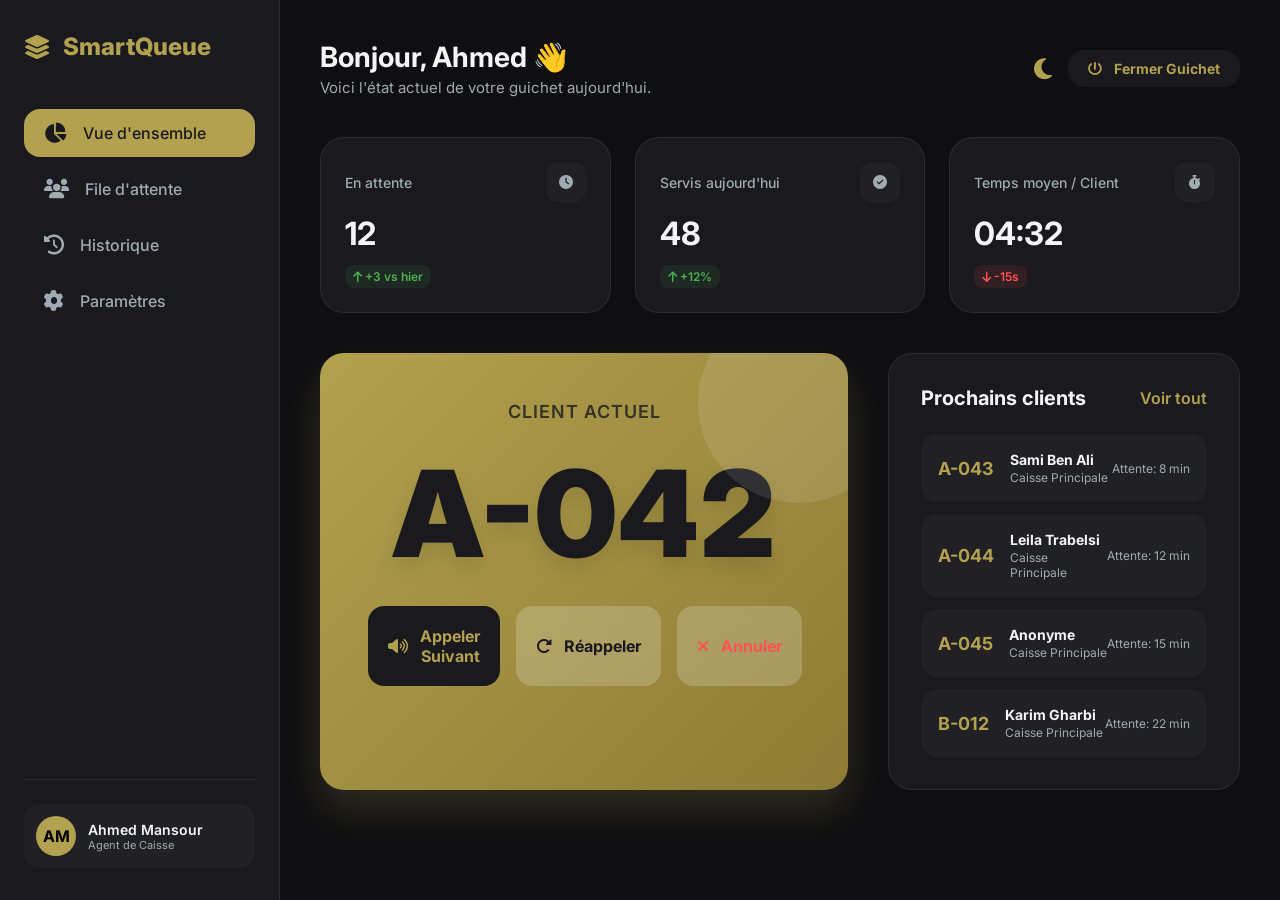
==== agent-dashboard/agent-dashboard.html @ b51af334 "added the signin and sigup as an admin and made the admin s interface" ====
<!DOCTYPE html>
<html lang="fr">
<head>
    <meta charset="UTF-8">
    <meta name="viewport" content="width=device-width, initial-scale=1.0">
    <title>SmartQueue Agent - Tableau de Bord</title>
    <link rel="stylesheet" href="https://cdnjs.cloudflare.com/ajax/libs/font-awesome/6.4.0/css/all.min.css">
    <link rel="stylesheet" href="agent-dashboard.css">
    <link href="https://fonts.googleapis.com/css2?family=Inter:wght@400;500;600;700;800;900&display=swap" rel="stylesheet">
</head>
<body class="dark-theme">
    <!-- Sidebar -->
    <aside class="sidebar">
        <a href="../index.html" class="logo">
            <i class="fas fa-layer-group"></i> <span>SmartQueue</span>
        </a>
        <nav class="nav-links">
            <div class="nav-item">
                <a href="#" class="nav-link active">
                    <i class="fas fa-chart-pie"></i> <span>Vue d'ensemble</span>
                </a>
            </div>
            <div class="nav-item">
                <a href="#" class="nav-link">
                    <i class="fas fa-users"></i> <span>File d'attente</span>
                </a>
            </div>
            <div class="nav-item">
                <a href="#" class="nav-link">
                    <i class="fas fa-history"></i> <span>Historique</span>
                </a>
            </div>
            <div class="nav-item">
                <a href="#" class="nav-link">
                    <i class="fas fa-cog"></i> <span>Paramètres</span>
                </a>
            </div>
        </nav>
        <div class="sidebar-footer">
            <div class="user-profile">
                <div class="avatar">AM</div>
                <div class="user-info">
                    <h4>Ahmed Mansour</h4>
                    <p>Agent de Caisse</p>
                </div>
            </div>
        </div>
    </aside>

    <!-- Main Content -->
    <main class="main-content">
        <header>
            <div class="header-title">
                <h1>Bonjour, Ahmed 👋</h1>
                <p>Voici l'état actuel de votre guichet aujourd'hui.</p>
            </div>
            <div class="header-actions">
                <i class="fas fa-moon theme-toggle-icon" style="cursor:pointer; font-size: 24px; color: #B2A14E;" onclick="toggleTheme()"></i>
                <button class="btn-action btn-primary-dark" style="padding: 10px 20px; font-size: 14px;">
                    <i class="fas fa-power-off"></i> Fermer Guichet
                </button>
            </div>
        </header>

        <!-- Stats Grid -->
        <div class="stats-grid">
            <div class="stat-card">
                <div class="stat-header">
                    <span>En attente</span>
                    <div class="stat-icon"><i class="fas fa-clock"></i></div>
                </div>
                <div class="stat-value" id="waiting-count">12</div>
                <div class="stat-trend trend-up">
                    <i class="fas fa-arrow-up"></i> +3 vs hier
                </div>
            </div>
            <div class="stat-card">
                <div class="stat-header">
                    <span>Servis aujourd'hui</span>
                    <div class="stat-icon"><i class="fas fa-check-circle"></i></div>
                </div>
                <div class="stat-value" id="served-count">48</div>
                <div class="stat-trend trend-up">
                    <i class="fas fa-arrow-up"></i> +12%
                </div>
            </div>
            <div class="stat-card">
                <div class="stat-header">
                    <span>Temps moyen / Client</span>
                    <div class="stat-icon"><i class="fas fa-stopwatch"></i></div>
                </div>
                <div class="stat-value">04:32</div>
                <div class="stat-trend trend-down">
                    <i class="fas fa-arrow-down"></i> -15s
                </div>
            </div>
        </div>

        <div class="dashboard-grid">
            <!-- Current Number Display -->
            <div class="serving-card">
                <span class="serving-label">Client Actuel</span>
                <div class="current-number" id="current-number">A-042</div>
                <div class="action-buttons">
                    <button class="btn-action btn-primary-dark" onclick="callNext()">
                        <i class="fas fa-volume-up"></i> Appeler Suivant
                    </button>
                    <button class="btn-action btn-secondary-white" onclick="recall()">
                        <i class="fas fa-redo-alt"></i> Réappeler
                    </button>
                    <button class="btn-action btn-secondary-white" style="color: #FF5252;" onclick="cancelTicket()">
                        <i class="fas fa-times"></i> Annuler
                    </button>
                </div>
            </div>

            <!-- Upcoming List -->
            <div class="queue-card">
                <div class="card-header">
                    <h2>Prochains clients</h2>
                    <span style="color: var(--primary-color); font-weight: 600;">Voir tout</span>
                </div>
                <div class="queue-items" id="upcoming-list">
                    <div class="queue-item">
                        <div class="ticket-id">A-043</div>
                        <div class="ticket-info">
                            <h5>Sami Ben Ali</h5>
                            <p>Caisse Principale</p>
                        </div>
                        <div class="ticket-wait">Attente: 8 min</div>
                    </div>
                    <div class="queue-item">
                        <div class="ticket-id">A-044</div>
                        <div class="ticket-info">
                            <h5>Leila Trabelsi</h5>
                            <p>Caisse Principale</p>
                        </div>
                        <div class="ticket-wait">Attente: 12 min</div>
                    </div>
                    <div class="queue-item">
                        <div class="ticket-id">A-045</div>
                        <div class="ticket-info">
                            <h5>Inconnu</h5>
                            <p>Caisse Principale</p>
                        </div>
                        <div class="ticket-wait">Attente: 15 min</div>
                    </div>
                    <div class="queue-item">
                        <div class="ticket-id">B-012</div>
                        <div class="ticket-info">
                            <h5>Karim Gharbi</h5>
                            <p>Caisse Principale</p>
                        </div>
                        <div class="ticket-wait">Attente: 22 min</div>
                    </div>
                </div>
            </div>
        </div>
    </main>

    <script src="../theme.js"></script>
    <script src="agent-dashboard.js"></script>
</body>
</html>
---- agent-dashboard/agent-dashboard.css ----
:root {
    --primary-color: #B2A14E;
    --secondary-color: #6495ED;
    --bg-dark: #0F0F12;
    --card-bg: #1A1A1E;
    --text-main: #F5F5F7;
    --text-muted: #A0AAB2;
    --border-color: rgba(255, 255, 255, 0.08);
    --glass-bg: rgba(255, 255, 255, 0.03);
    --success-color: #4CAF50;
    --danger-color: #FF5252;
    --border-radius-lg: 24px;
    --border-radius-md: 16px;
    --transition: all 0.3s cubic-bezier(0.4, 0, 0.2, 1);
}

body.light-theme {
    --bg-dark: #F9F9FB;
    --card-bg: #FFFFFF;
    --text-main: #1D1D1F;
    --text-muted: #6E6E73;
    --border-color: rgba(0, 0, 0, 0.08);
    --glass-bg: rgba(0, 0, 0, 0.02);
}

* {
    margin: 0;
    padding: 0;
    box-sizing: border-box;
    font-family: 'Inter', -apple-system, BlinkMacSystemFont, "Segoe UI", Roboto, Helvetica, Arial, sans-serif;
}

body {
    background-color: var(--bg-dark);
    color: var(--text-main);
    display: flex;
    min-height: 100vh;
    overflow-x: hidden;
    transition: background-color 0.5s ease;
}

/* --- Sidebar --- */
.sidebar {
    width: 280px;
    background: var(--card-bg);
    border-right: 1px solid var(--border-color);
    display: flex;
    flex-direction: column;
    padding: 32px 24px;
    position: fixed;
    height: 100vh;
    z-index: 100;
}

.logo {
    display: flex;
    align-items: center;
    gap: 12px;
    font-size: 24px;
    font-weight: 800;
    color: var(--primary-color);
    margin-bottom: 48px;
    text-decoration: none;
}

.nav-links {
    list-style: none;
    flex: 1;
}

.nav-item {
    margin-bottom: 8px;
}

.nav-link {
    display: flex;
    align-items: center;
    gap: 16px;
    padding: 14px 20px;
    text-decoration: none;
    color: var(--text-muted);
    border-radius: var(--border-radius-md);
    font-weight: 500;
    transition: var(--transition);
}

.nav-link i {
    font-size: 20px;
}

.nav-link:hover, .nav-link.active {
    background: rgba(178, 161, 78, 0.1);
    color: var(--primary-color);
}

.nav-link.active {
    background: var(--primary-color);
    color: #1A1A1E;
}

.sidebar-footer {
    padding-top: 24px;
    border-top: 1px solid var(--border-color);
}

.user-profile {
    display: flex;
    align-items: center;
    gap: 12px;
    padding: 12px;
    background: var(--glass-bg);
    border-radius: var(--border-radius-md);
}

.avatar {
    width: 40px;
    height: 40px;
    background: var(--primary-color);
    border-radius: 50%;
    display: flex;
    align-items: center;
    justify-content: center;
    color: #000;
    font-weight: 700;
}

.user-info h4 {
    font-size: 14px;
    font-weight: 600;
}

.user-info p {
    font-size: 11px;
    color: var(--text-muted);
}

/* --- Main Content --- */
.main-content {
    flex: 1;
    margin-left: 280px;
    padding: 40px;
}

header {
    display: flex;
    justify-content: space-between;
    align-items: center;
    margin-bottom: 40px;
}

.header-title h1 {
    font-size: 28px;
    margin-bottom: 4px;
}

.header-title p {
    color: var(--text-muted);
    font-size: 15px;
}

.header-actions {
    display: flex;
    gap: 16px;
    align-items: center;
}

/* --- Stats Grid --- */
.stats-grid {
    display: grid;
    grid-template-columns: repeat(auto-fit, minmax(240px, 1fr));
    gap: 24px;
    margin-bottom: 40px;
}

.stat-card {
    background: var(--card-bg);
    padding: 24px;
    border-radius: var(--border-radius-lg);
    border: 1px solid var(--border-color);
    display: flex;
    flex-direction: column;
    gap: 12px;
    transition: transform 0.3s ease;
}

.stat-card:hover {
    transform: translateY(-4px);
}

.stat-header {
    display: flex;
    justify-content: space-between;
    align-items: center;
    color: var(--text-muted);
    font-size: 14px;
    font-weight: 500;
}

.stat-icon {
    width: 40px;
    height: 40px;
    border-radius: 12px;
    display: flex;
    align-items: center;
    justify-content: center;
    background: var(--glass-bg);
}

.stat-value {
    font-size: 32px;
    font-weight: 700;
}

.stat-trend {
    font-size: 12px;
    font-weight: 600;
    padding: 4px 8px;
    border-radius: 8px;
    width: fit-content;
}

.trend-up { background: rgba(76, 175, 80, 0.1); color: var(--success-color); }
.trend-down { background: rgba(255, 82, 82, 0.1); color: var(--danger-color); }

/* --- Control Panel --- */
.dashboard-grid {
    display: grid;
    grid-template-columns: 1.5fr 1fr;
    gap: 40px;
}

.serving-card {
    background: linear-gradient(135deg, var(--primary-color) 0%, #8E7B35 100%);
    border-radius: var(--border-radius-lg);
    padding: 48px;
    color: #1A1A1E;
    text-align: center;
    display: flex;
    flex-direction: column;
    align-items: center;
    gap: 32px;
    box-shadow: 0 20px 40px rgba(178, 161, 78, 0.2);
    position: relative;
    overflow: hidden;
}

.serving-card::before {
    content: '';
    position: absolute;
    top: -50px;
    right: -50px;
    width: 200px;
    height: 200px;
    background: rgba(255, 255, 255, 0.1);
    border-radius: 50%;
}

.serving-label {
    font-size: 18px;
    font-weight: 600;
    letter-spacing: 1px;
    text-transform: uppercase;
    opacity: 0.8;
}

.current-number {
    font-size: 120px;
    font-weight: 900;
    line-height: 1;
    text-shadow: 0 10px 20px rgba(0, 0, 0, 0.1);
}

.action-buttons {
    display: flex;
    gap: 16px;
    width: 100%;
}

.btn-action {
    flex: 1;
    padding: 20px;
    border-radius: var(--border-radius-md);
    border: none;
    font-weight: 700;
    font-size: 16px;
    cursor: pointer;
    display: flex;
    align-items: center;
    justify-content: center;
    gap: 12px;
    transition: var(--transition);
}

.btn-primary-dark {
    background: #1A1A1E;
    color: var(--primary-color);
}

.btn-primary-dark:hover {
    background: #000;
    transform: scale(1.05);
}

.btn-secondary-white {
    background: rgba(255, 255, 255, 0.2);
    color: #1A1A1E;
    backdrop-filter: blur(10px);
}

.btn-secondary-white:hover {
    background: rgba(255, 255, 255, 0.3);
}

/* --- Queue List --- */
.queue-card {
    background: var(--card-bg);
    border-radius: var(--border-radius-lg);
    border: 1px solid var(--border-color);
    padding: 32px;
}

.card-header {
    display: flex;
    justify-content: space-between;
    align-items: center;
    margin-bottom: 24px;
}

.card-header h2 { font-size: 20px; }

.queue-items {
    display: flex;
    flex-direction: column;
    gap: 12px;
}

.queue-item {
    display: flex;
    align-items: center;
    justify-content: space-between;
    padding: 16px;
    background: var(--glass-bg);
    border-radius: var(--border-radius-md);
    border: 1px solid transparent;
    transition: var(--transition);
}

.queue-item:hover {
    border-color: var(--primary-color);
    background: rgba(178, 161, 78, 0.05);
}

.ticket-id {
    font-size: 18px;
    font-weight: 700;
    color: var(--primary-color);
}

.ticket-info {
    flex: 1;
    margin-left: 16px;
}

.ticket-info h5 { font-size: 14px; margin-bottom: 2px; }
.ticket-info p { font-size: 12px; color: var(--text-muted); }

.ticket-wait {
    font-size: 12px;
    color: var(--text-muted);
}

/* --- Responsive --- */
@media (max-width: 1200px) {
    .dashboard-grid {
        grid-template-columns: 1fr;
    }
}

@media (max-width: 768px) {
    .sidebar { width: 80px; padding: 24px 12px; }
    .logo span, .nav-link span, .sidebar-footer { display: none; }
    .main-content { margin-left: 80px; padding: 24px; }
    .current-number { font-size: 80px; }
    .action-buttons { flex-direction: column; }
}
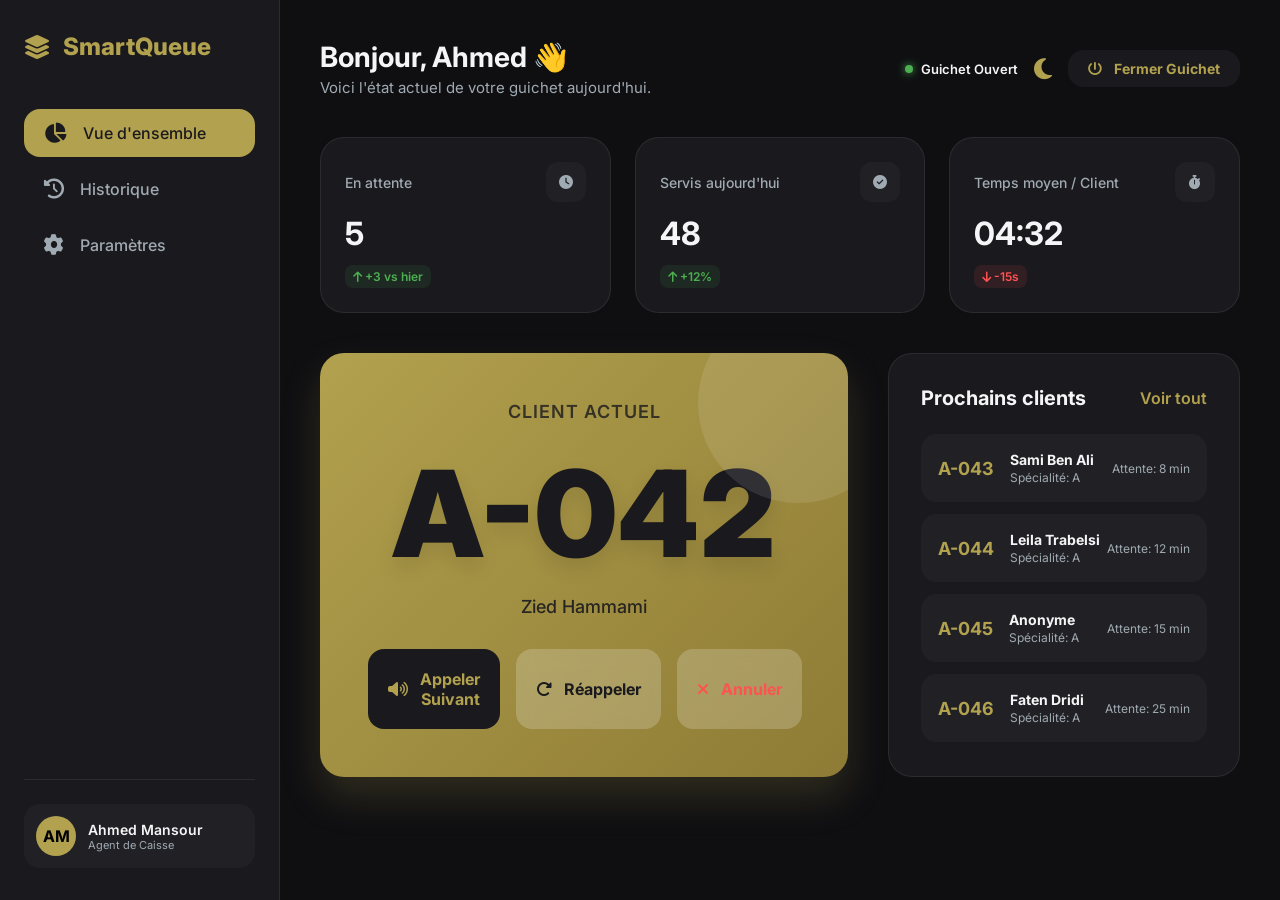
==== commit 528652b9: "added more features to the admin s dashboard , made the client capable of reserving more than just o" ====
--- a/agent-dashboard/agent-dashboard.html
+++ b/agent-dashboard/agent-dashboard.html
@@ -16,22 +16,17 @@
         </a>
         <nav class="nav-links">
             <div class="nav-item">
-                <a href="#" class="nav-link active">
+                <a href="agent-dashboard.html" class="nav-link active">
                     <i class="fas fa-chart-pie"></i> <span>Vue d'ensemble</span>
                 </a>
             </div>
             <div class="nav-item">
-                <a href="#" class="nav-link">
-                    <i class="fas fa-users"></i> <span>File d'attente</span>
-                </a>
-            </div>
-            <div class="nav-item">
-                <a href="#" class="nav-link">
+                <a href="agent-history.html" class="nav-link">
                     <i class="fas fa-history"></i> <span>Historique</span>
                 </a>
             </div>
             <div class="nav-item">
-                <a href="#" class="nav-link">
+                <a href="agent-settings.html" class="nav-link">
                     <i class="fas fa-cog"></i> <span>Paramètres</span>
                 </a>
             </div>
@@ -55,9 +50,13 @@
                 <p>Voici l'état actuel de votre guichet aujourd'hui.</p>
             </div>
             <div class="header-actions">
+                <div class="status-indicator">
+                    <span class="dot dot-open" id="status-dot"></span>
+                    <span id="status-text">Guichet Ouvert</span>
+                </div>
                 <i class="fas fa-moon theme-toggle-icon" style="cursor:pointer; font-size: 24px; color: #B2A14E;" onclick="toggleTheme()"></i>
-                <button class="btn-action btn-primary-dark" style="padding: 10px 20px; font-size: 14px;">
-                    <i class="fas fa-power-off"></i> Fermer Guichet
+                <button class="btn-action btn-primary-dark" style="padding: 10px 20px; font-size: 14px;" onclick="toggleCounter()">
+                    <i class="fas fa-power-off"></i> <span id="btn-toggle-text">Fermer Guichet</span>
                 </button>
             </div>
         </header>
@@ -101,6 +100,7 @@
             <div class="serving-card">
                 <span class="serving-label">Client Actuel</span>
                 <div class="current-number" id="current-number">A-042</div>
+                <div class="current-name" id="current-name" style="font-size: 18px; margin-top: -10px; opacity: 0.9; font-weight: 500;">Zied Hammami</div>
                 <div class="action-buttons">
                     <button class="btn-action btn-primary-dark" onclick="callNext()">
                         <i class="fas fa-volume-up"></i> Appeler Suivant
@@ -159,6 +159,7 @@
     </main>
 
     <script src="../theme.js"></script>
+    <script src="dashboard-core.js"></script>
     <script src="agent-dashboard.js"></script>
 </body>
 </html>
--- a/agent-dashboard/agent-dashboard.css
+++ b/agent-dashboard/agent-dashboard.css
@@ -369,17 +369,189 @@
     color: var(--text-muted);
 }
 
-/* --- Responsive --- */
-@media (max-width: 1200px) {
-    .dashboard-grid {
-        grid-template-columns: 1fr;
-    }
-}
-
+/* --- Tables (History) --- */
+.history-card {
+    background: var(--card-bg);
+    border-radius: var(--border-radius-lg);
+    border: 1px solid var(--border-color);
+    padding: 32px;
+    margin-top: 24px;
+}
+
+.table-container {
+    overflow-x: auto;
+}
+
+table {
+    width: 100%;
+    border-collapse: separate;
+    border-spacing: 0 8px;
+    margin-top: 16px;
+}
+
+th {
+    text-align: left;
+    padding: 12px 20px;
+    color: var(--text-muted);
+    font-size: 13px;
+    font-weight: 600;
+    text-transform: uppercase;
+    letter-spacing: 0.5px;
+}
+
+td {
+    padding: 16px 20px;
+    background: var(--glass-bg);
+    font-size: 14px;
+}
+
+td:first-child {
+    border-radius: 12px 0 0 12px;
+    font-weight: 700;
+    color: var(--primary-color);
+}
+
+td:last-child {
+    border-radius: 0 12px 12px 0;
+}
+
+tr {
+    transition: var(--transition);
+}
+
+tr:hover td {
+    background: rgba(178, 161, 78, 0.05);
+}
+
+/* --- Badges --- */
+.badge {
+    padding: 6px 12px;
+    border-radius: 8px;
+    font-size: 11px;
+    font-weight: 700;
+    text-transform: uppercase;
+}
+
+.badge-servi { background: rgba(76, 175, 80, 0.1); color: var(--success-color); }
+.badge-annulé { background: rgba(255, 82, 82, 0.1); color: var(--danger-color); }
+
+/* --- Forms (Settings) --- */
+.settings-grid {
+    display: grid;
+    grid-template-columns: repeat(auto-fit, minmax(400px, 1fr));
+    gap: 32px;
+}
+
+.settings-card {
+    background: var(--card-bg);
+    border-radius: var(--border-radius-lg);
+    border: 1px solid var(--border-color);
+    padding: 32px;
+}
+
+.form-group {
+    margin-bottom: 24px;
+}
+
+.form-group label {
+    display: block;
+    font-size: 14px;
+    font-weight: 600;
+    margin-bottom: 8px;
+    color: var(--text-muted);
+}
+
+.form-group input, .form-group select {
+    width: 100%;
+    padding: 14px 16px;
+    border-radius: 12px;
+    border: 1px solid var(--border-color);
+    background: var(--glass-bg);
+    color: var(--text-main);
+    outline: none;
+    transition: var(--transition);
+}
+
+.form-group input:focus {
+    border-color: var(--primary-color);
+}
+
+.btn-save {
+    background: var(--primary-color);
+    color: #1A1A1E;
+    padding: 14px 32px;
+    border-radius: 12px;
+    border: none;
+    font-weight: 700;
+    cursor: pointer;
+    transition: var(--transition);
+}
+
+.btn-save:hover {
+    transform: translateY(-2px);
+    box-shadow: 0 8px 16px rgba(178, 161, 78, 0.2);
+}
+
+/* --- Toggle Switch --- */
+.switch-group {
+    display: flex;
+    justify-content: space-between;
+    align-items: center;
+    padding: 16px 0;
+    border-bottom: 1px solid var(--border-color);
+}
+
+.switch-group:last-child { border-bottom: none; }
+
+.switch {
+    position: relative;
+    display: inline-block;
+    width: 44px;
+    height: 24px;
+}
+
+.switch input { opacity: 0; width: 0; height: 0; }
+
+.slider {
+    position: absolute;
+    cursor: pointer;
+    top: 0; left: 0; right: 0; bottom: 0;
+    background-color: var(--border-color);
+    transition: .4s;
+    border-radius: 24px;
+}
+
+.slider:before {
+    position: absolute;
+    content: "";
+    height: 18px; width: 18px;
+    left: 3px; bottom: 3px;
+    background-color: white;
+    transition: .4s;
+    border-radius: 50%;
+}
+
+input:checked + .slider { background-color: var(--primary-color); }
+input:checked + .slider:before { transform: translateX(20px); }
+
+/* --- Status Overlay --- */
+.status-indicator {
+    display: flex;
+    align-items: center;
+    gap: 8px;
+    font-size: 13px;
+    font-weight: 600;
+}
+
+.dot {
+    width: 8px; height: 8px;
+    border-radius: 50%;
+}
+
+.dot-open { background: var(--success-color); box-shadow: 0 0 8px var(--success-color); }
+.dot-closed { background: var(--danger-color); box-shadow: 0 0 8px var(--danger-color); }
+
+/* Responsive adjustments */
 @media (max-width: 768px) {
-    .sidebar { width: 80px; padding: 24px 12px; }
-    .logo span, .nav-link span, .sidebar-footer { display: none; }
-    .main-content { margin-left: 80px; padding: 24px; }
-    .current-number { font-size: 80px; }
-    .action-buttons { flex-direction: column; }
-}
+    .settings-grid { grid-template-columns: 1fr; }
+}
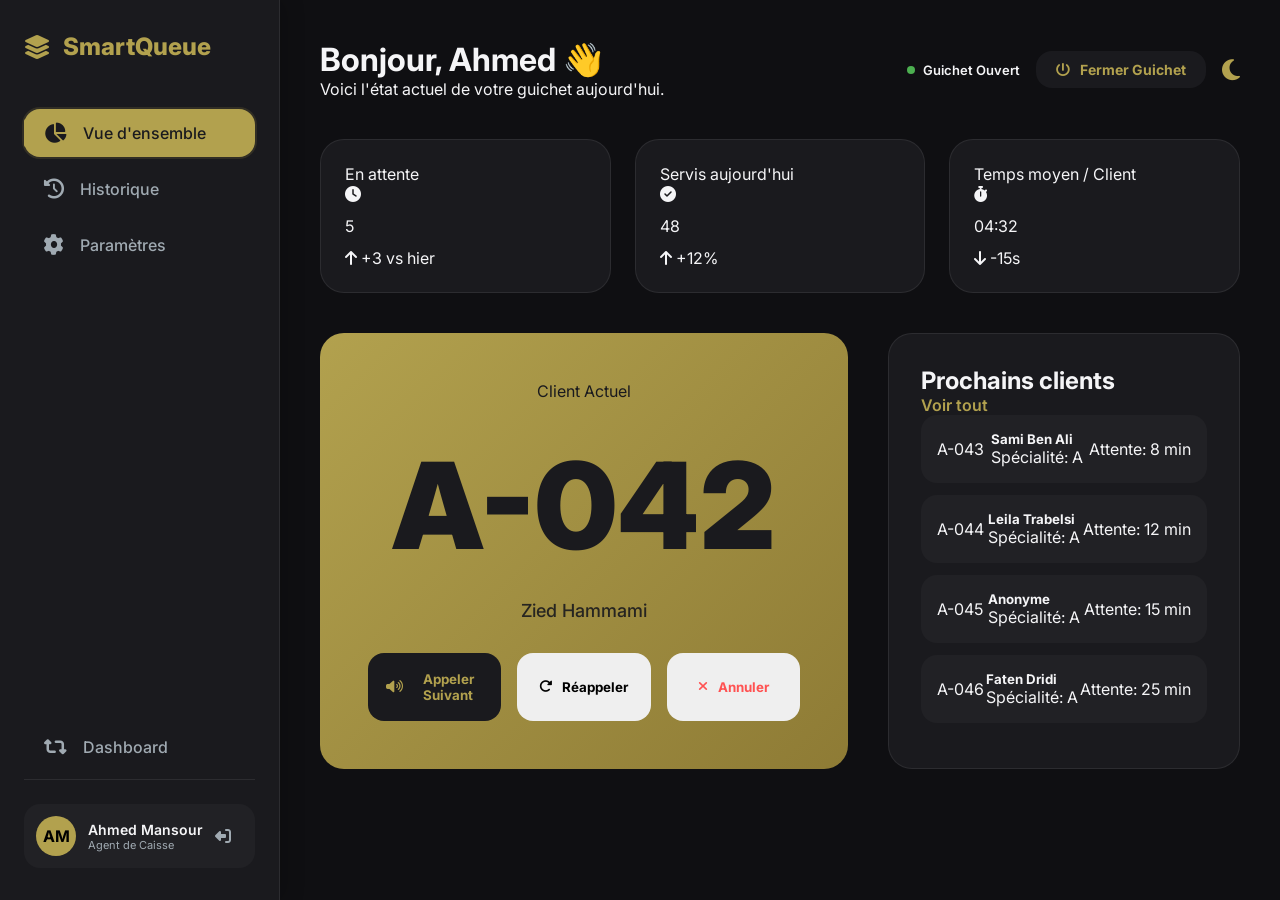
==== commit 623de0d8: "added the switch dashboard to the admin dashboard" ====
--- a/agent-dashboard/agent-dashboard.html
+++ b/agent-dashboard/agent-dashboard.html
@@ -30,6 +30,11 @@
                     <i class="fas fa-cog"></i> <span>Paramètres</span>
                 </a>
             </div>
+            <div class="nav-item">
+                <a href="../profilClient/ProfilClient.html" class="nav-link">
+                    <i class="fa-solid fa-retweet"></i> <span>Dashboard</span>
+                </a>
+            </div>
         </nav>
         <div class="sidebar-footer">
             <div class="user-profile">
@@ -37,6 +42,11 @@
                 <div class="user-info">
                     <h4>Ahmed Mansour</h4>
                     <p>Agent de Caisse</p>
+                </div>
+                <div>
+                    <a class="logout-btn" onclick="window.location.href='../signin/signin.html'">
+                        <i class="fa-solid fa-right-from-bracket fa-rotate-180"></i>
+                    </a>
                 </div>
             </div>
         </div>
@@ -54,10 +64,10 @@
                     <span class="dot dot-open" id="status-dot"></span>
                     <span id="status-text">Guichet Ouvert</span>
                 </div>
-                <i class="fas fa-moon theme-toggle-icon" style="cursor:pointer; font-size: 24px; color: #B2A14E;" onclick="toggleTheme()"></i>
                 <button class="btn-action btn-primary-dark" style="padding: 10px 20px; font-size: 14px;" onclick="toggleCounter()">
                     <i class="fas fa-power-off"></i> <span id="btn-toggle-text">Fermer Guichet</span>
                 </button>
+                <i class="fas fa-moon theme-toggle-icon" style="cursor:pointer; font-size: 24px; color: #B2A14E;" onclick="toggleTheme()"></i>
             </div>
         </header>
 
--- a/agent-dashboard/agent-dashboard.css
+++ b/agent-dashboard/agent-dashboard.css
@@ -11,7 +11,7 @@
     --danger-color: #FF5252;
     --border-radius-lg: 24px;
     --border-radius-md: 16px;
-    --transition: all 0.3s cubic-bezier(0.4, 0, 0.2, 1);
+    --transition: all 0.3s ease;
 }
 
 body.light-theme {
@@ -27,7 +27,7 @@
     margin: 0;
     padding: 0;
     box-sizing: border-box;
-    font-family: 'Inter', -apple-system, BlinkMacSystemFont, "Segoe UI", Roboto, Helvetica, Arial, sans-serif;
+    font-family: 'Inter', sans-serif;
 }
 
 body {
@@ -39,7 +39,10 @@
     transition: background-color 0.5s ease;
 }
 
-/* --- Sidebar --- */
+/* =========================
+   SIDEBAR (UPGRADED)
+========================= */
+
 .sidebar {
     width: 280px;
     background: var(--card-bg);
@@ -50,8 +53,23 @@
     position: fixed;
     height: 100vh;
     z-index: 100;
-}
-
+    box-shadow: 4px 0 20px rgba(0, 0, 0, 0.2);
+
+    animation: sidebarFadeIn 0.6s ease;
+}
+
+@keyframes sidebarFadeIn {
+    from {
+        opacity: 0;
+        transform: translateX(-12px);
+    }
+    to {
+        opacity: 1;
+        transform: translateX(0);
+    }
+}
+
+/* Logo */
 .logo {
     display: flex;
     align-items: center;
@@ -63,8 +81,10 @@
     text-decoration: none;
 }
 
+/* Nav */
 .nav-links {
-    list-style: none;
+    display: flex;
+    flex-direction: column;
     flex: 1;
 }
 
@@ -72,32 +92,60 @@
     margin-bottom: 8px;
 }
 
+.nav-item:last-child {
+    margin-top: auto;
+}
+
 .nav-link {
     display: flex;
     align-items: center;
     gap: 16px;
     padding: 14px 20px;
+    border-radius: var(--border-radius-md);
     text-decoration: none;
     color: var(--text-muted);
-    border-radius: var(--border-radius-md);
     font-weight: 500;
-    transition: var(--transition);
-}
-
+    transition: all 0.25s ease;
+    position: relative;
+}
+
+/* hover lift */
+.nav-link:hover {
+    background: rgba(178, 161, 78, 0.1);
+    color: var(--primary-color);
+    transform: translateX(4px);
+}
+
+/* icon micro animation */
 .nav-link i {
     font-size: 20px;
-}
-
-.nav-link:hover, .nav-link.active {
-    background: rgba(178, 161, 78, 0.1);
-    color: var(--primary-color);
-}
-
+    transition: transform 0.25s ease;
+}
+
+.nav-link:hover i {
+    transform: scale(1.1) rotate(3deg);
+}
+
+/* active state */
 .nav-link.active {
     background: var(--primary-color);
     color: #1A1A1E;
-}
-
+    position: relative;
+    box-shadow: 0 0 0 2px rgba(178, 161, 78, 0.15);
+}
+
+.nav-link.active::before {
+    content: "";
+    position: absolute;
+    left: 0;
+    top: 20%;
+    height: 60%;
+    width: 4px;
+    background: var(--primary-color);
+    border-radius: 4px;
+}
+
+/* User */
 .sidebar-footer {
     padding-top: 24px;
     border-top: 1px solid var(--border-color);
@@ -134,37 +182,42 @@
     color: var(--text-muted);
 }
 
-/* --- Main Content --- */
+.logout-btn {
+    margin-left: auto;
+    cursor: pointer;
+    color: var(--text-muted);
+    transition: all 0.2s ease;
+}
+
+.logout-btn:hover {
+    color: var(--danger-color);
+    transform: scale(1.1);
+}
+
+/* =========================
+   MAIN (UNCHANGED)
+========================= */
+
 .main-content {
-    flex: 1;
     margin-left: 280px;
     padding: 40px;
-}
-
+    flex: 1;
+}
+
+/* Header */
 header {
     display: flex;
     justify-content: space-between;
-    align-items: center;
     margin-bottom: 40px;
 }
 
-.header-title h1 {
-    font-size: 28px;
-    margin-bottom: 4px;
-}
-
-.header-title p {
-    color: var(--text-muted);
-    font-size: 15px;
-}
-
 .header-actions {
     display: flex;
     gap: 16px;
     align-items: center;
 }
 
-/* --- Stats Grid --- */
+/* Stats */
 .stats-grid {
     display: grid;
     grid-template-columns: repeat(auto-fit, minmax(240px, 1fr));
@@ -187,50 +240,16 @@
     transform: translateY(-4px);
 }
 
-.stat-header {
-    display: flex;
-    justify-content: space-between;
-    align-items: center;
-    color: var(--text-muted);
-    font-size: 14px;
-    font-weight: 500;
-}
-
-.stat-icon {
-    width: 40px;
-    height: 40px;
-    border-radius: 12px;
-    display: flex;
-    align-items: center;
-    justify-content: center;
-    background: var(--glass-bg);
-}
-
-.stat-value {
-    font-size: 32px;
-    font-weight: 700;
-}
-
-.stat-trend {
-    font-size: 12px;
-    font-weight: 600;
-    padding: 4px 8px;
-    border-radius: 8px;
-    width: fit-content;
-}
-
-.trend-up { background: rgba(76, 175, 80, 0.1); color: var(--success-color); }
-.trend-down { background: rgba(255, 82, 82, 0.1); color: var(--danger-color); }
-
-/* --- Control Panel --- */
+/* Dashboard */
 .dashboard-grid {
     display: grid;
     grid-template-columns: 1.5fr 1fr;
     gap: 40px;
 }
 
+/* Serving Card */
 .serving-card {
-    background: linear-gradient(135deg, var(--primary-color) 0%, #8E7B35 100%);
+    background: linear-gradient(135deg, var(--primary-color), #8E7B35);
     border-radius: var(--border-radius-lg);
     padding: 48px;
     color: #1A1A1E;
@@ -239,37 +258,14 @@
     flex-direction: column;
     align-items: center;
     gap: 32px;
-    box-shadow: 0 20px 40px rgba(178, 161, 78, 0.2);
-    position: relative;
-    overflow: hidden;
-}
-
-.serving-card::before {
-    content: '';
-    position: absolute;
-    top: -50px;
-    right: -50px;
-    width: 200px;
-    height: 200px;
-    background: rgba(255, 255, 255, 0.1);
-    border-radius: 50%;
-}
-
-.serving-label {
-    font-size: 18px;
-    font-weight: 600;
-    letter-spacing: 1px;
-    text-transform: uppercase;
-    opacity: 0.8;
 }
 
 .current-number {
     font-size: 120px;
     font-weight: 900;
-    line-height: 1;
-    text-shadow: 0 10px 20px rgba(0, 0, 0, 0.1);
-}
-
+}
+
+/* Buttons */
 .action-buttons {
     display: flex;
     gap: 16px;
@@ -278,16 +274,15 @@
 
 .btn-action {
     flex: 1;
-    padding: 20px;
+    padding: 18px;
     border-radius: var(--border-radius-md);
     border: none;
     font-weight: 700;
-    font-size: 16px;
     cursor: pointer;
     display: flex;
     align-items: center;
     justify-content: center;
-    gap: 12px;
+    gap: 10px;
     transition: var(--transition);
 }
 
@@ -297,21 +292,10 @@
 }
 
 .btn-primary-dark:hover {
-    background: #000;
     transform: scale(1.05);
 }
 
-.btn-secondary-white {
-    background: rgba(255, 255, 255, 0.2);
-    color: #1A1A1E;
-    backdrop-filter: blur(10px);
-}
-
-.btn-secondary-white:hover {
-    background: rgba(255, 255, 255, 0.3);
-}
-
-/* --- Queue List --- */
+/* Queue */
 .queue-card {
     background: var(--card-bg);
     border-radius: var(--border-radius-lg);
@@ -319,15 +303,6 @@
     padding: 32px;
 }
 
-.card-header {
-    display: flex;
-    justify-content: space-between;
-    align-items: center;
-    margin-bottom: 24px;
-}
-
-.card-header h2 { font-size: 20px; }
-
 .queue-items {
     display: flex;
     flex-direction: column;
@@ -341,200 +316,15 @@
     padding: 16px;
     background: var(--glass-bg);
     border-radius: var(--border-radius-md);
-    border: 1px solid transparent;
     transition: var(--transition);
 }
 
 .queue-item:hover {
-    border-color: var(--primary-color);
     background: rgba(178, 161, 78, 0.05);
 }
 
-.ticket-id {
-    font-size: 18px;
-    font-weight: 700;
-    color: var(--primary-color);
-}
-
-.ticket-info {
-    flex: 1;
-    margin-left: 16px;
-}
-
-.ticket-info h5 { font-size: 14px; margin-bottom: 2px; }
-.ticket-info p { font-size: 12px; color: var(--text-muted); }
-
-.ticket-wait {
-    font-size: 12px;
-    color: var(--text-muted);
-}
-
-/* --- Tables (History) --- */
-.history-card {
-    background: var(--card-bg);
-    border-radius: var(--border-radius-lg);
-    border: 1px solid var(--border-color);
-    padding: 32px;
-    margin-top: 24px;
-}
-
-.table-container {
-    overflow-x: auto;
-}
-
-table {
-    width: 100%;
-    border-collapse: separate;
-    border-spacing: 0 8px;
-    margin-top: 16px;
-}
-
-th {
-    text-align: left;
-    padding: 12px 20px;
-    color: var(--text-muted);
-    font-size: 13px;
-    font-weight: 600;
-    text-transform: uppercase;
-    letter-spacing: 0.5px;
-}
-
-td {
-    padding: 16px 20px;
-    background: var(--glass-bg);
-    font-size: 14px;
-}
-
-td:first-child {
-    border-radius: 12px 0 0 12px;
-    font-weight: 700;
-    color: var(--primary-color);
-}
-
-td:last-child {
-    border-radius: 0 12px 12px 0;
-}
-
-tr {
-    transition: var(--transition);
-}
-
-tr:hover td {
-    background: rgba(178, 161, 78, 0.05);
-}
-
-/* --- Badges --- */
-.badge {
-    padding: 6px 12px;
-    border-radius: 8px;
-    font-size: 11px;
-    font-weight: 700;
-    text-transform: uppercase;
-}
-
-.badge-servi { background: rgba(76, 175, 80, 0.1); color: var(--success-color); }
-.badge-annulé { background: rgba(255, 82, 82, 0.1); color: var(--danger-color); }
-
-/* --- Forms (Settings) --- */
-.settings-grid {
-    display: grid;
-    grid-template-columns: repeat(auto-fit, minmax(400px, 1fr));
-    gap: 32px;
-}
-
-.settings-card {
-    background: var(--card-bg);
-    border-radius: var(--border-radius-lg);
-    border: 1px solid var(--border-color);
-    padding: 32px;
-}
-
-.form-group {
-    margin-bottom: 24px;
-}
-
-.form-group label {
-    display: block;
-    font-size: 14px;
-    font-weight: 600;
-    margin-bottom: 8px;
-    color: var(--text-muted);
-}
-
-.form-group input, .form-group select {
-    width: 100%;
-    padding: 14px 16px;
-    border-radius: 12px;
-    border: 1px solid var(--border-color);
-    background: var(--glass-bg);
-    color: var(--text-main);
-    outline: none;
-    transition: var(--transition);
-}
-
-.form-group input:focus {
-    border-color: var(--primary-color);
-}
-
-.btn-save {
-    background: var(--primary-color);
-    color: #1A1A1E;
-    padding: 14px 32px;
-    border-radius: 12px;
-    border: none;
-    font-weight: 700;
-    cursor: pointer;
-    transition: var(--transition);
-}
-
-.btn-save:hover {
-    transform: translateY(-2px);
-    box-shadow: 0 8px 16px rgba(178, 161, 78, 0.2);
-}
-
-/* --- Toggle Switch --- */
-.switch-group {
-    display: flex;
-    justify-content: space-between;
-    align-items: center;
-    padding: 16px 0;
-    border-bottom: 1px solid var(--border-color);
-}
-
-.switch-group:last-child { border-bottom: none; }
-
-.switch {
-    position: relative;
-    display: inline-block;
-    width: 44px;
-    height: 24px;
-}
-
-.switch input { opacity: 0; width: 0; height: 0; }
-
-.slider {
-    position: absolute;
-    cursor: pointer;
-    top: 0; left: 0; right: 0; bottom: 0;
-    background-color: var(--border-color);
-    transition: .4s;
-    border-radius: 24px;
-}
-
-.slider:before {
-    position: absolute;
-    content: "";
-    height: 18px; width: 18px;
-    left: 3px; bottom: 3px;
-    background-color: white;
-    transition: .4s;
-    border-radius: 50%;
-}
-
-input:checked + .slider { background-color: var(--primary-color); }
-input:checked + .slider:before { transform: translateX(20px); }
-
-/* --- Status Overlay --- */
+/* Status */
+
 .status-indicator {
     display: flex;
     align-items: center;
@@ -544,14 +334,15 @@
 }
 
 .dot {
-    width: 8px; height: 8px;
+    width: 8px;
+    height: 8px;
     border-radius: 50%;
 }
 
-.dot-open { background: var(--success-color); box-shadow: 0 0 8px var(--success-color); }
-.dot-closed { background: var(--danger-color); box-shadow: 0 0 8px var(--danger-color); }
-
-/* Responsive adjustments */
-@media (max-width: 768px) {
-    .settings-grid { grid-template-columns: 1fr; }
-}
+.dot-open {
+    background: var(--success-color);
+}
+
+.dot-closed {
+    background: var(--danger-color);
+}
